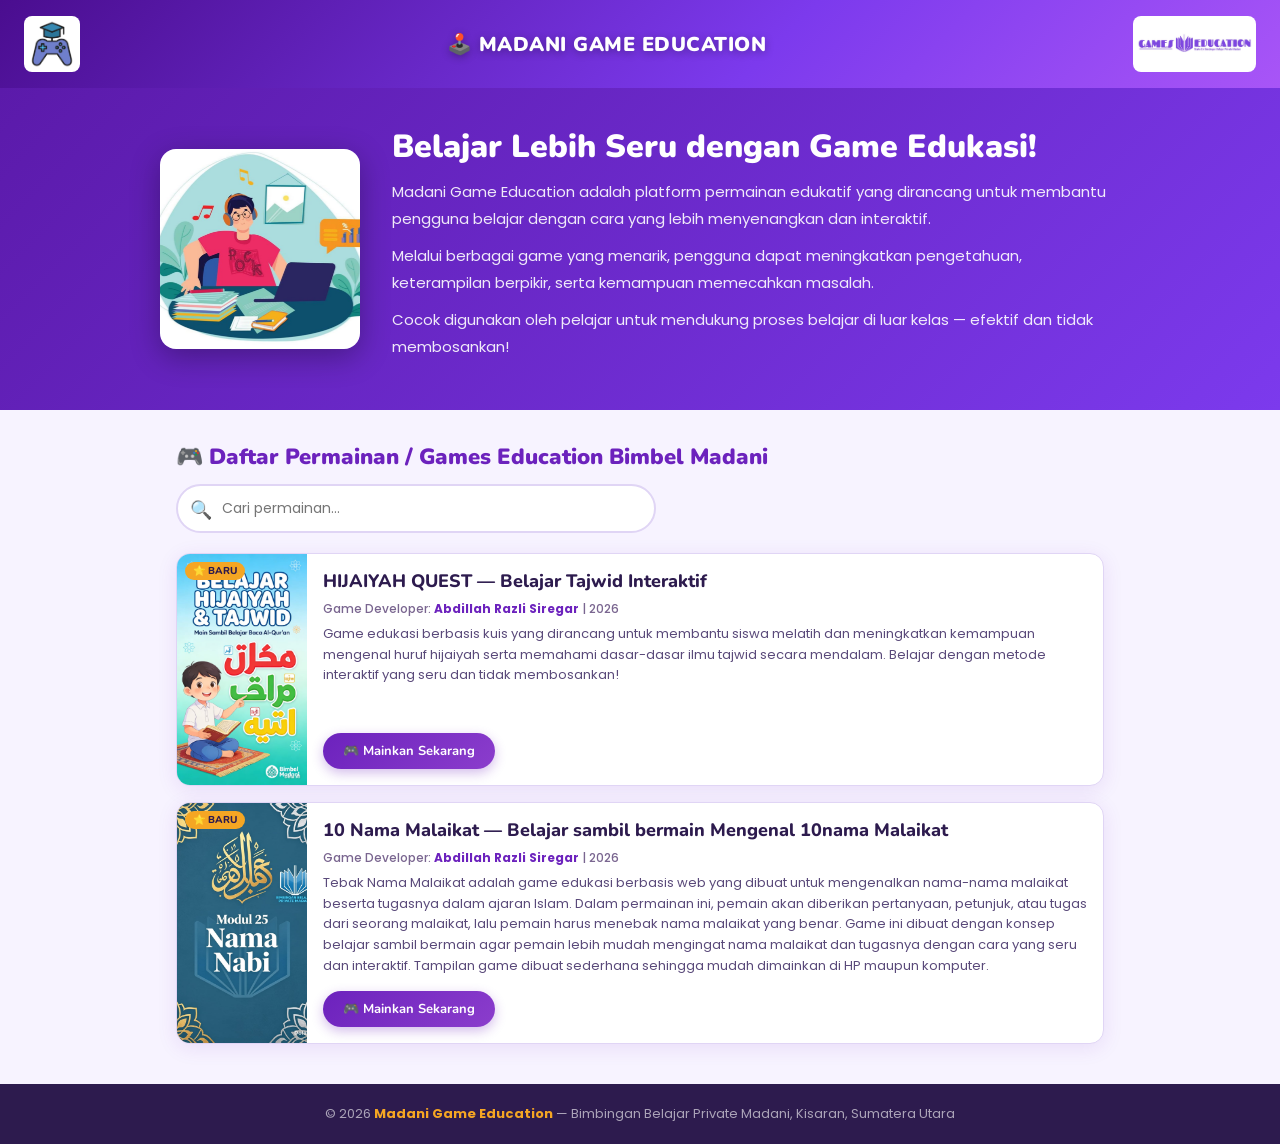
==== index (6).html @ 00f1e7d8 "Add files via upload" ====
<!DOCTYPE html>
<html lang="id">
<head>
    <meta charset="UTF-8">
    <meta name="viewport" content="width=device-width, initial-scale=1.0">
    <title>Madani Game Education</title>
    <link href="https://fonts.googleapis.com/css2?family=Nunito:wght@400;600;700;800;900&family=Poppins:wght@400;500;600;700&display=swap" rel="stylesheet">
    <link rel="stylesheet" href="style.css">
   
</head>

<body>

<!-- HEADER -->
<header>
    <div class="header-logos">
        <img src="img/logo ps.jpeg" alt="Logo PS">
    </div>
    <div class="header-title">🕹️ MADANI GAME EDUCATION</div>
    <div class="header-logos">
        <img src="img/logo123.jpeg" alt="Logo Madani">
    </div>
</header>

<!-- HERO -->
<section class="hero">
    <div class="hero-inner">
        <div class="hero-img">
            <img src="img/logo2a.jpeg" alt="Madani Game">
        </div>
        <div class="hero-text">
            <h1>Belajar Lebih Seru dengan Game Edukasi!</h1>
            <p>Madani Game Education adalah platform permainan edukatif yang dirancang untuk membantu pengguna belajar dengan cara yang lebih menyenangkan dan interaktif.</p>
            <p>Melalui berbagai game yang menarik, pengguna dapat meningkatkan pengetahuan, keterampilan berpikir, serta kemampuan memecahkan masalah.</p>
            <p>Cocok digunakan oleh pelajar untuk mendukung proses belajar di luar kelas — efektif dan tidak membosankan!</p>
        </div>
    </div>
</section>

<!-- PARTNER LOGOS -->




<!-- GAME LIST -->
<section class="game-section">
    <div class="section-header">
        <h2>🎮 Daftar Permainan / Games Education Bimbel Madani</h2>
        <div class="search-wrap">
            <span class="search-icon">🔍</span>
            <input type="text" id="searchInput" placeholder="Cari permainan...">
        </div>
    </div>

    <div class="game-list" id="gameList">

        <!-- ===== CARD GAME 1 ===== -->
        <div class="game-card" data-title="hijaiyah quest tajwid">
            <div class="game-cover">
                <img src="img/covergame1.jpeg" alt="Hijaiyah Quest">
                <span class="game-badge">⭐ BARU</span>
            </div>
            <div class="game-info">
                <h3>HIJAIYAH QUEST — Belajar Tajwid Interaktif</h3>
                <p class="game-meta">Game Developer: <b>Abdillah Razli Siregar</b> | 2026</p>
                <p class="game-desc">
                    Game edukasi berbasis kuis yang dirancang untuk membantu siswa melatih dan meningkatkan kemampuan mengenal huruf hijaiyah serta memahami dasar-dasar ilmu tajwid secara mendalam. Belajar dengan metode interaktif yang seru dan tidak membosankan!
                </p>
                <a href="game/index1.html" target="_blank" class="play-btn">Mainkan Sekarang</a>
            </div>
        </div>

        <!-- ===== TAMBAH GAME BARU DI SINI ===== -->
        <!-- Copy block .game-card di atas, ganti src img, href, judul, dan deskripsi -->

        <div class="game-list" id="gameList">

        <!-- ===== CARD GAME 2 ===== -->
        <div class="game-card" data-title="Game 25 Nama Nabi">
            <div class="game-cover">
                <img src="img/cover modul 25 nabi.jpeg" alt="Hijaiyah Quest">
                <span class="game-badge">⭐ BARU</span>
            </div>
            <div class="game-info">
                <h3>10 Nama Malaikat — Belajar sambil bermain Mengenal 10nama Malaikat </h3>
                <p class="game-meta">Game Developer: <b>Abdillah Razli Siregar</b> | 2026</p>
                <p class="game-desc">
                    Tebak Nama Malaikat adalah game edukasi berbasis web yang dibuat untuk mengenalkan nama-nama malaikat beserta tugasnya dalam ajaran Islam. Dalam permainan ini, pemain akan diberikan pertanyaan, petunjuk, atau tugas dari seorang malaikat, lalu pemain harus menebak nama malaikat yang benar.
                    Game ini dibuat dengan konsep belajar sambil bermain agar pemain lebih mudah mengingat nama malaikat dan tugasnya dengan cara yang seru dan interaktif. Tampilan game dibuat sederhana sehingga mudah dimainkan di HP maupun komputer.
                </p>
                <a href="game/Game_Malaikat_Madani.html" target="_blank" class="play-btn">Mainkan Sekarang</a>
            </div>
        </div>






    </div>

    <div class="no-result" id="noResult">😔 Permainan tidak ditemukan. Coba kata kunci lain.</div>
</section>









<!------------------------------------------------------------------------------------------------------------->
<!-- FOOTER -->
<footer>
    &copy; 2026 <b>Madani Game Education</b> — Bimbingan Belajar Private Madani, Kisaran, Sumatera Utara
</footer>

<script>
    // Fitur pencarian game
    const searchInput = document.getElementById('searchInput');
    const gameList = document.getElementById('gameList');
    const noResult = document.getElementById('noResult');
 
    searchInput.addEventListener('input', function () {
        const keyword = this.value.toLowerCase().trim();
        const cards = gameList.querySelectorAll('.game-card');
        let found = 0;
 
        cards.forEach(card => {
            const title = card.getAttribute('data-title') || '';
            const text = card.innerText.toLowerCase();
            const match = title.includes(keyword) || text.includes(keyword);
            card.style.display = match ? 'flex' : 'none';
            if (match) found++;
        });
 
        noResult.style.display = found === 0 ? 'block' : 'none';
    });
</script>

</body>
</html>
---- style.css ----
:root {
            --primary: #6c22bd;
            --primary-light: #8b3dcc;
            --accent: #f5a623;
            --accent2: #e040fb;
            --bg: #f7f3ff;
            --card-bg: #ffffff;
            --text: #2d1b4e;
            --text-muted: #7a6690;
            --border: #e0d5f5;
            --shadow: 0 4px 20px rgba(108,34,189,0.10);
            --radius: 14px;
        }

        * { box-sizing: border-box; margin: 0; padding: 0; }

        body {
            font-family: 'Poppins', sans-serif;
            background: var(--bg);
            color: var(--text);
            min-height: 100vh;
        }

        /* ===== HEADER ===== */
        header {
            background: linear-gradient(135deg, #4a0d8f 0%, #7c3aed 60%, #a855f7 100%);
            padding: 16px 24px;
            display: flex;
            align-items: center;
            justify-content: space-between;
            gap: 12px;
            flex-wrap: wrap;
            box-shadow: 0 4px 20px rgba(76,0,143,0.3);
        }

        .header-logos {
            display: flex;
            align-items: center;
            gap: 12px;
        }

        .header-logos img {
            height: 56px;
            width: auto;
            border-radius: 8px;
            object-fit: contain;
            background: white;
            padding: 4px;
        }

        .header-title {
            font-family: 'Nunito', sans-serif;
            font-size: clamp(14px, 3vw, 20px);
            font-weight: 900;
            color: white;
            text-align: center;
            flex: 1;
            text-shadow: 0 2px 8px rgba(0,0,0,0.3);
            letter-spacing: 0.5px;
        }

        /* ===== HERO SECTION ===== */
        .hero {
            background: linear-gradient(135deg, #5b1aaa 0%, #7c3aed 100%);
            color: white;
            padding: 40px 24px;
        }

        .hero-inner {
            max-width: 960px;
            margin: 0 auto;
            display: flex;
            align-items: center;
            gap: 32px;
            flex-wrap: wrap;
        }

        .hero-img {
            width: 200px;
            flex-shrink: 0;
            border-radius: 16px;
            overflow: hidden;
            box-shadow: 0 8px 30px rgba(0,0,0,0.3);
        }

        .hero-img img {
            width: 100%;
            height: 200px;
            object-fit: cover;
            display: block;
        }

        .hero-text {
            flex: 1;
            min-width: 240px;
        }

        .hero-text h1 {
            font-family: 'Nunito', sans-serif;
            font-size: clamp(22px, 4vw, 32px);
            font-weight: 900;
            margin-bottom: 12px;
            line-height: 1.2;
        }

        .hero-text p {
            font-size: clamp(13px, 2vw, 15px);
            line-height: 1.8;
            opacity: 0.9;
            margin-bottom: 10px;
        }

        /* ===== PARTNER LOGOS ===== */
        .partners {
            background: #2d1b4e;
            padding: 16px 24px;
        }

        .partners-inner {
            max-width: 960px;
            margin: 0 auto;
            display: flex;
            align-items: center;
            justify-content: center;
            gap: 24px;
            flex-wrap: wrap;
        }

        .partners img {
            height: 48px;
            width: auto;
            object-fit: contain;
            filter: brightness(0) invert(1);
            opacity: 0.8;
            transition: opacity 0.3s;
        }

        .partners img:hover { opacity: 1; }

        /* ===== GAME SECTION ===== */
        .game-section {
            max-width: 960px;
            margin: 32px auto;
            padding: 0 16px;
        }

        .section-header {
            margin-bottom: 20px;
        }

        .section-header h2 {
            font-family: 'Nunito', sans-serif;
            font-size: clamp(16px, 3vw, 22px);
            font-weight: 900;
            color: var(--primary);
            margin-bottom: 12px;
        }

        .search-wrap {
            position: relative;
            max-width: 480px;
        }

        .search-wrap input {
            width: 100%;
            padding: 12px 16px 12px 44px;
            border: 2px solid var(--border);
            border-radius: 50px;
            font-family: 'Poppins', sans-serif;
            font-size: 14px;
            color: var(--text);
            background: white;
            outline: none;
            transition: border-color 0.3s, box-shadow 0.3s;
        }

        .search-wrap input:focus {
            border-color: var(--primary);
            box-shadow: 0 0 0 4px rgba(108,34,189,0.12);
        }

        .search-icon {
            position: absolute;
            left: 14px;
            top: 50%;
            transform: translateY(-50%);
            color: var(--text-muted);
            font-size: 18px;
        }

        /* ===== GAME CARD ===== */
        .game-list { display: flex; flex-direction: column; gap: 16px; }

        .game-card {
            display: flex;
            background: var(--card-bg);
            border-radius: var(--radius);
            box-shadow: var(--shadow);
            border: 1px solid var(--border);
            overflow: hidden;
            transition: transform 0.25s, box-shadow 0.25s;
        }

        .game-card:hover {
            transform: translateY(-4px);
            box-shadow: 0 12px 32px rgba(108,34,189,0.18);
        }

        .game-cover {
            width: 130px;
            min-height: 150px;
            flex-shrink: 0;
            overflow: hidden;
            background: #e9d8fd;
            position: relative;
        }

        .game-cover img {
            width: 100%;
            height: 100%;
            object-fit: cover;
            display: block;
            transition: transform 0.4s;
        }

        .game-card:hover .game-cover img {
            transform: scale(1.06);
        }

        .game-badge {
            position: absolute;
            top: 8px;
            left: 8px;
            background: var(--accent);
            color: #2d1b4e;
            font-size: 10px;
            font-weight: 800;
            padding: 2px 8px;
            border-radius: 20px;
            font-family: 'Nunito', sans-serif;
        }

        .game-info {
            padding: 16px;
            display: flex;
            flex-direction: column;
            gap: 6px;
            flex: 1;
        }

        .game-info h3 {
            font-family: 'Nunito', sans-serif;
            font-size: clamp(14px, 2.5vw, 18px);
            font-weight: 800;
            color: var(--text);
            line-height: 1.3;
        }

        .game-meta {
            font-size: 12px;
            color: var(--text-muted);
            font-weight: 500;
        }

        .game-meta b { color: var(--primary); }

        .game-desc {
            font-size: 13px;
            color: #5a4a7a;
            line-height: 1.6;
            flex: 1;
        }

        .play-btn {
            display: inline-block;
            margin-top: 8px;
            background: linear-gradient(135deg, var(--primary), var(--primary-light));
            color: white;
            text-decoration: none;
            padding: 9px 20px;
            border-radius: 50px;
            font-size: 13px;
            font-weight: 700;
            font-family: 'Nunito', sans-serif;
            width: fit-content;
            transition: transform 0.2s, box-shadow 0.2s;
            box-shadow: 0 4px 12px rgba(108,34,189,0.3);
        }

        .play-btn:hover {
            transform: scale(1.05);
            box-shadow: 0 6px 20px rgba(108,34,189,0.4);
        }

        .play-btn::before { content: "🎮 "; }

        /* ===== NO RESULT ===== */
        .no-result {
            text-align: center;
            padding: 40px;
            color: var(--text-muted);
            display: none;
        }

        /* ===== FOOTER ===== */
        footer {
            background: #2d1b4e;
            color: rgba(255,255,255,0.6);
            text-align: center;
            padding: 20px;
            font-size: 13px;
            margin-top: 40px;
        }

        footer b { color: var(--accent); }

        /* ===== RESPONSIVE ===== */
        @media (max-width: 600px) {
            header { padding: 12px 16px; }
            .header-logos img { height: 40px; }

            .hero { padding: 28px 16px; }
            .hero-img { width: 100%; }
            .hero-img img { height: 180px; border-radius: 12px; }

            .game-cover { width: 100px; min-height: 120px; }
            .game-info { padding: 12px; }
            .game-badge { font-size: 9px; }

            .partners-inner { gap: 16px; }
            .partners img { height: 36px; }
        }

        @media (max-width: 400px) {
            .game-cover { width: 85px; }
            .play-btn { font-size: 12px; padding: 8px 14px; }
        }
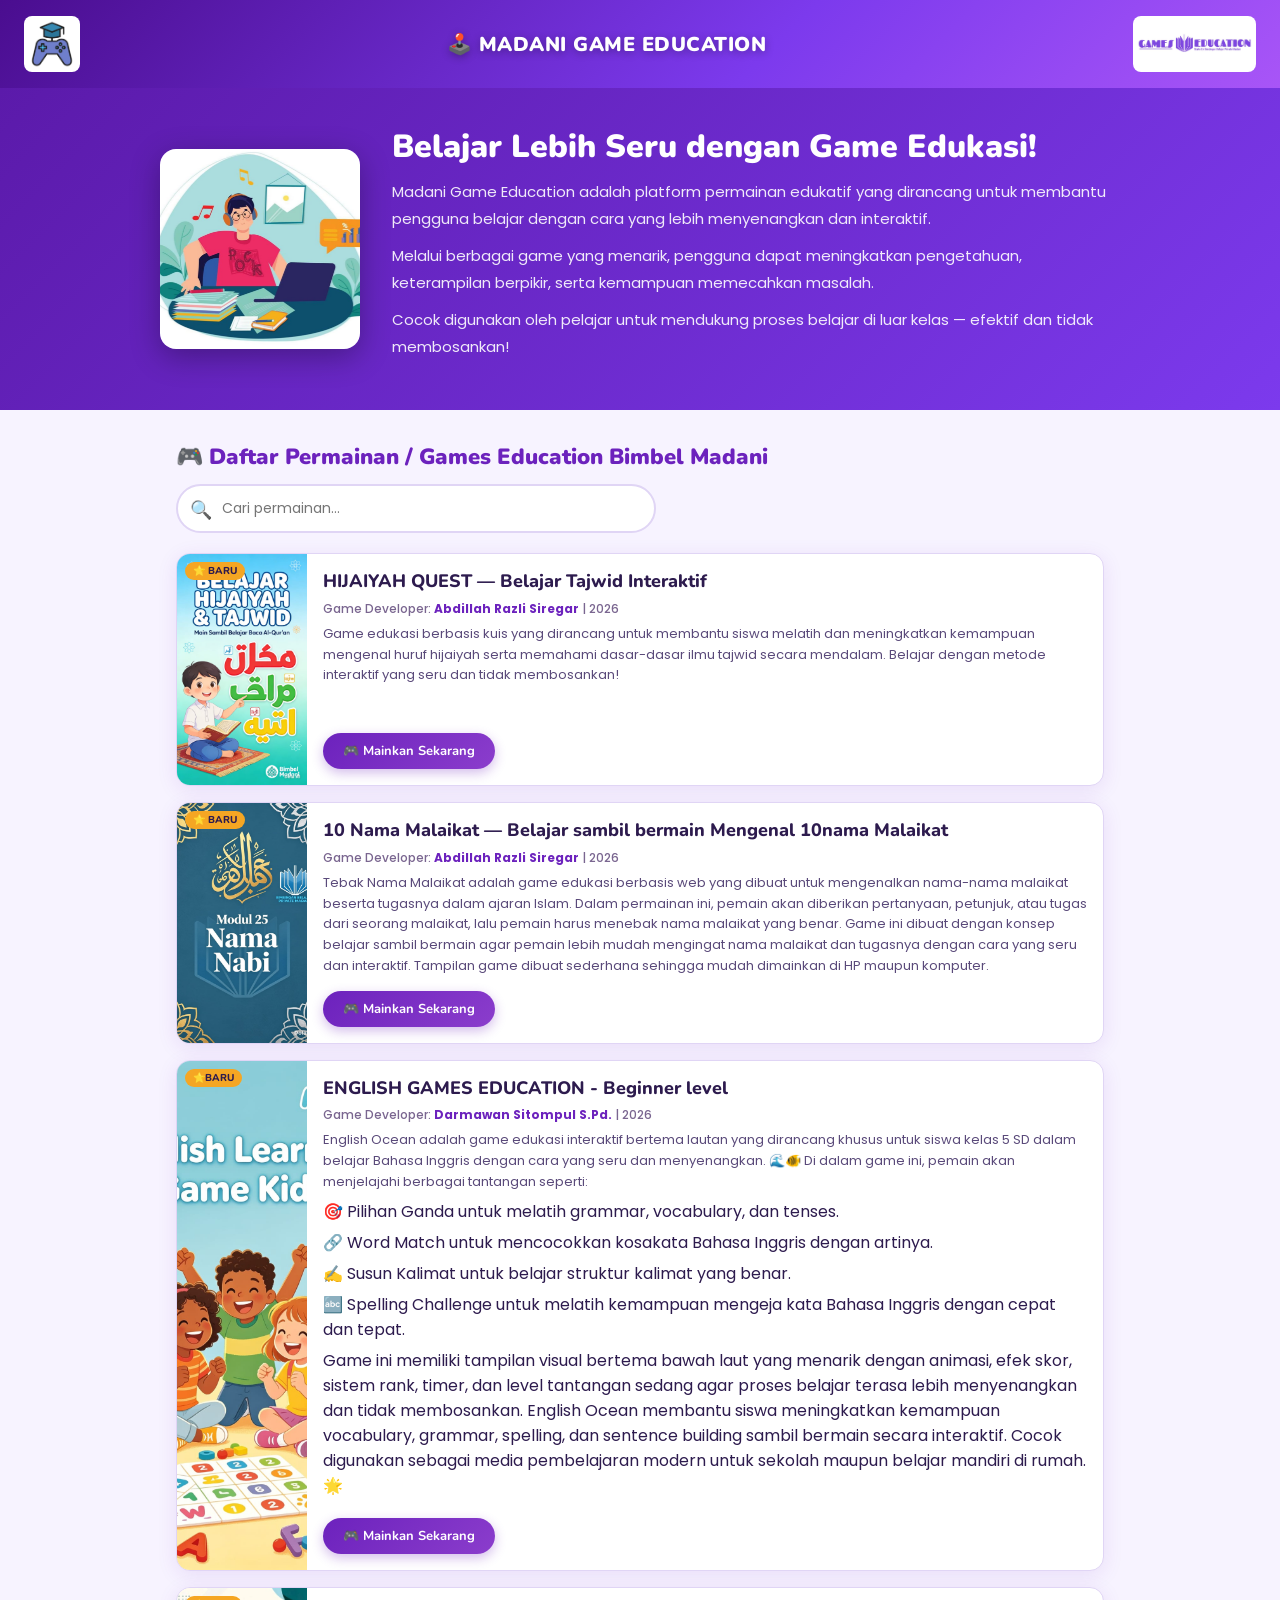
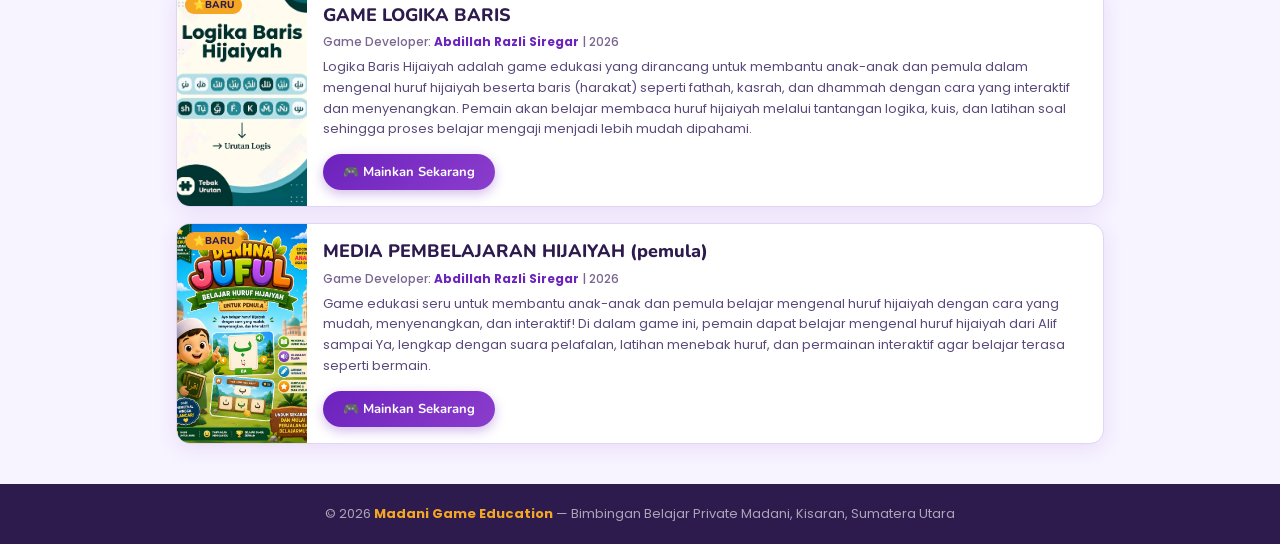
==== commit 98d3e861: "Update index (6).html" ====
--- a/index (6).html
+++ b/index (6).html
@@ -92,6 +92,66 @@
             </div>
         </div>
 
+
+ <!-- ===== CARD GAME 3 ====== -->
+        <div class="game-card" data-title="English-Games">
+            <div class="game-cover">
+                <img src="img/cover english ocean.jpeg" alt="English Ocean">
+                <span class="game-badge"> ⭐BARU</span>
+            </div>
+
+            <div class="game-info">
+                <h3>ENGLISH GAMES EDUCATION - Beginner level</h3>
+                <p class="game-meta">Game Developer: <b>Darmawan Sitompul S.Pd.</b> | 2026</p>
+                <p class="game-desc">
+                    English Ocean adalah game edukasi interaktif bertema lautan yang dirancang khusus untuk siswa kelas 5 SD dalam belajar Bahasa Inggris dengan cara yang seru dan menyenangkan. 🌊🐠
+                    Di dalam game ini, pemain akan menjelajahi berbagai tantangan seperti:
+                    <p>🎯 Pilihan Ganda untuk melatih grammar, vocabulary, dan tenses.</p>
+                    <p>🔗 Word Match untuk mencocokkan kosakata Bahasa Inggris dengan artinya.</p>
+                    <p>✍️ Susun Kalimat untuk belajar struktur kalimat yang benar.</p>
+                    <p>🔤 Spelling Challenge untuk melatih kemampuan mengeja kata Bahasa Inggris dengan cepat dan tepat.</p>
+                    <p>Game ini memiliki tampilan visual bertema bawah laut yang menarik dengan animasi, efek skor, sistem rank, timer, dan level tantangan sedang agar proses belajar terasa lebih menyenangkan dan tidak membosankan.
+                    English Ocean membantu siswa meningkatkan kemampuan vocabulary, grammar, spelling, dan sentence building sambil bermain secara interaktif. Cocok digunakan sebagai media pembelajaran modern untuk sekolah maupun belajar mandiri di rumah. 🌟</p>
+                </p>
+                <a href="game/game englis ocean.html" target="_blank" class="play-btn">Mainkan Sekarang</a>
+            </div>
+        </div>
+
+        <!-- ===== CARD GAMES 4 ===== -->
+         <div class="game-card" data-title="LOGIKA-BARIS">
+            <div class="game-cover">
+                <img src="img/p.jpeg" alt="Logika Baris">
+                <span class="game-badge">⭐BARU</span>
+            </div>
+
+            <div class="game-info">
+                <h3>GAME LOGIKA BARIS</h3>
+                <p class="game-meta">Game Developer: <b>Abdillah Razli Siregar </b> | 2026</p>
+                <p class="game-desc">
+                    Logika Baris Hijaiyah adalah game edukasi yang dirancang untuk membantu anak-anak dan pemula dalam mengenal huruf hijaiyah beserta baris (harakat) seperti fathah, kasrah, dan dhammah dengan cara yang interaktif dan menyenangkan. Pemain akan belajar membaca huruf hijaiyah melalui tantangan logika, kuis, dan latihan soal sehingga proses belajar mengaji menjadi lebih mudah dipahami.
+                </p>
+                    <a href="game/game-logika-baris.html" target="_blank" class="play-btn">Mainkan Sekarang</a>
+            </div>
+        </div>
+
+
+        <!-- ===== CARD GAMES 5 ===== -->
+         <div class="game-card" data-title="LOGIKA-BARIS">
+            <div class="game-cover">
+                <img src="img/4.jpeg" alt="Hijaiyah game">
+                <span class="game-badge">⭐BARU</span>
+            </div>
+
+            <div class="game-info">
+                <h3>MEDIA PEMBELAJARAN HIJAIYAH (pemula) </h3>
+                <p class="game-meta">Game Developer: <b>Abdillah Razli Siregar </b> | 2026</p>
+                <p class="game-desc">
+                    Game edukasi seru untuk membantu anak-anak dan pemula belajar mengenal huruf hijaiyah dengan cara yang mudah, menyenangkan, dan interaktif!
+                    Di dalam game ini, pemain dapat belajar mengenal huruf hijaiyah dari Alif sampai Ya, lengkap dengan suara pelafalan, latihan menebak huruf, dan permainan interaktif agar belajar terasa seperti bermain.
+                </p>
+                    <a href="game/media-pembelajaran-hijaiyah.html" target="_blank" class="play-btn">Mainkan Sekarang</a>
+            </div>
+        </div>
 
 
 
